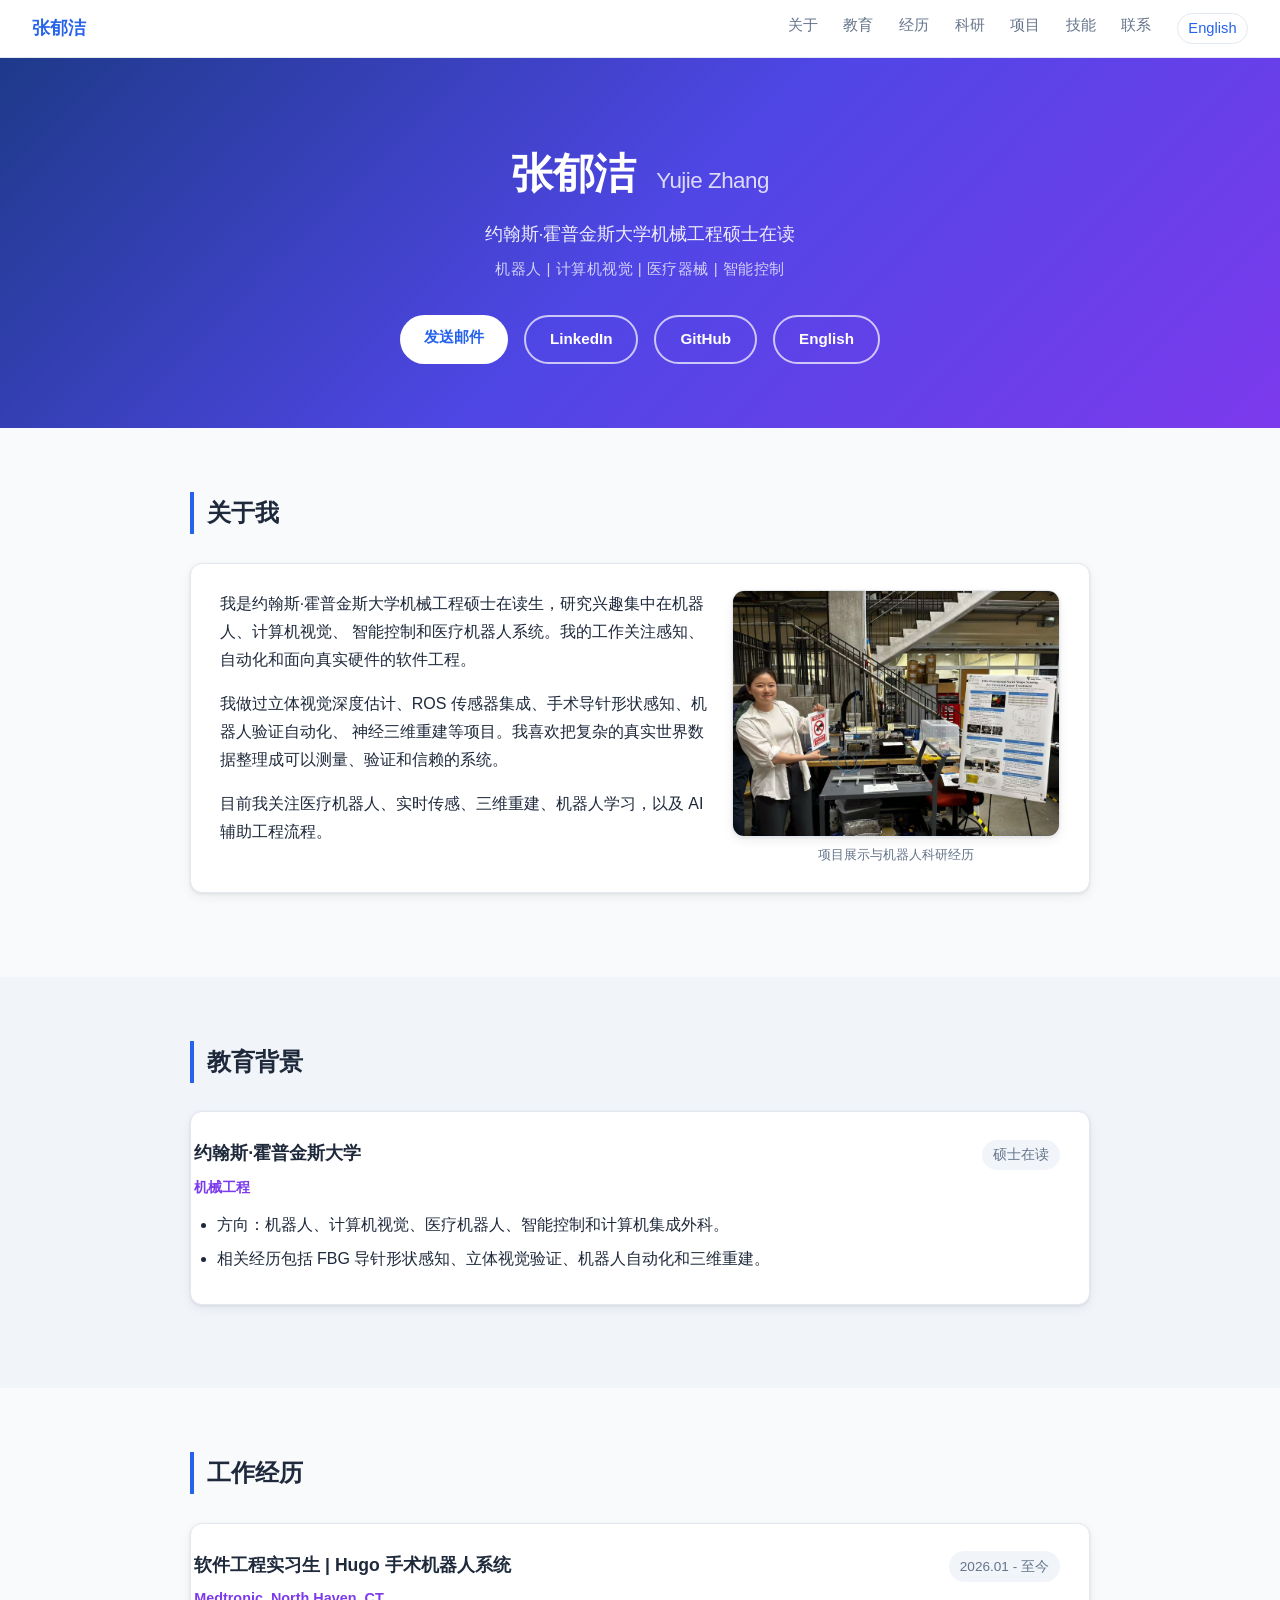
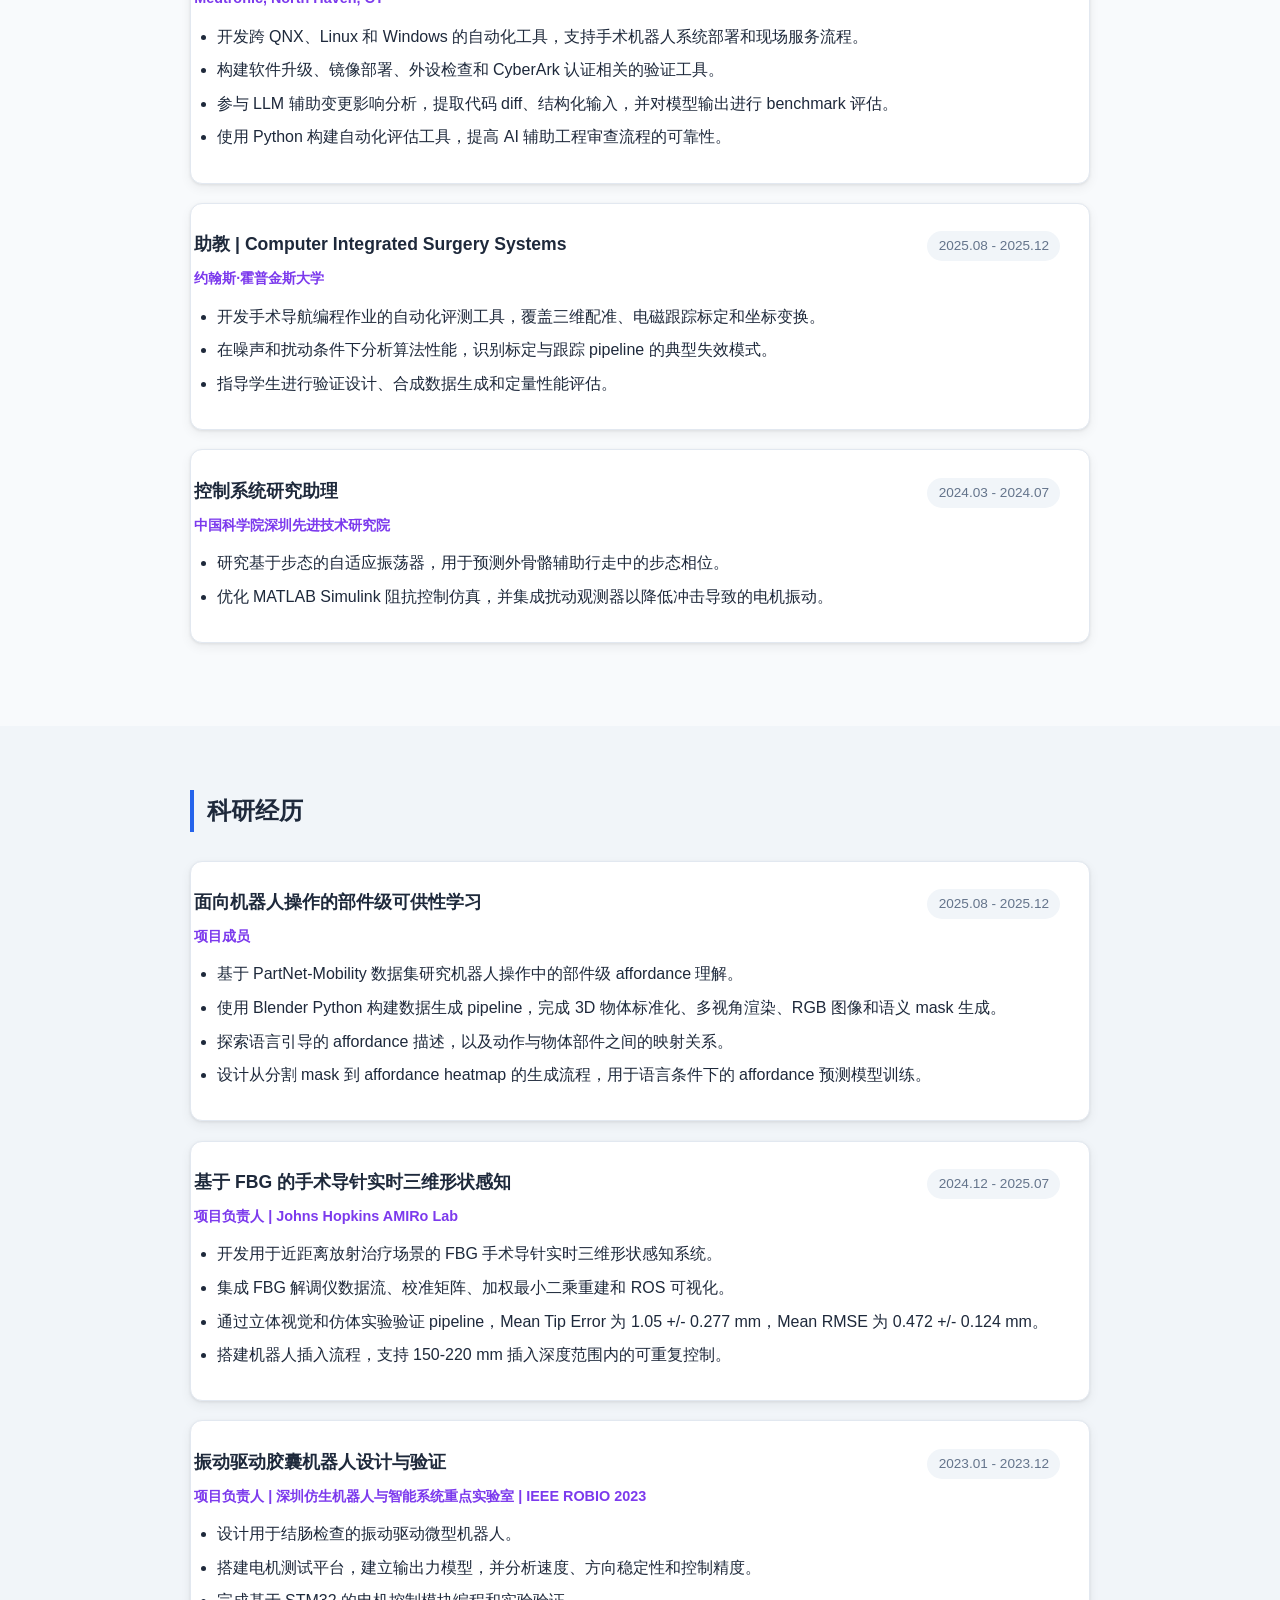
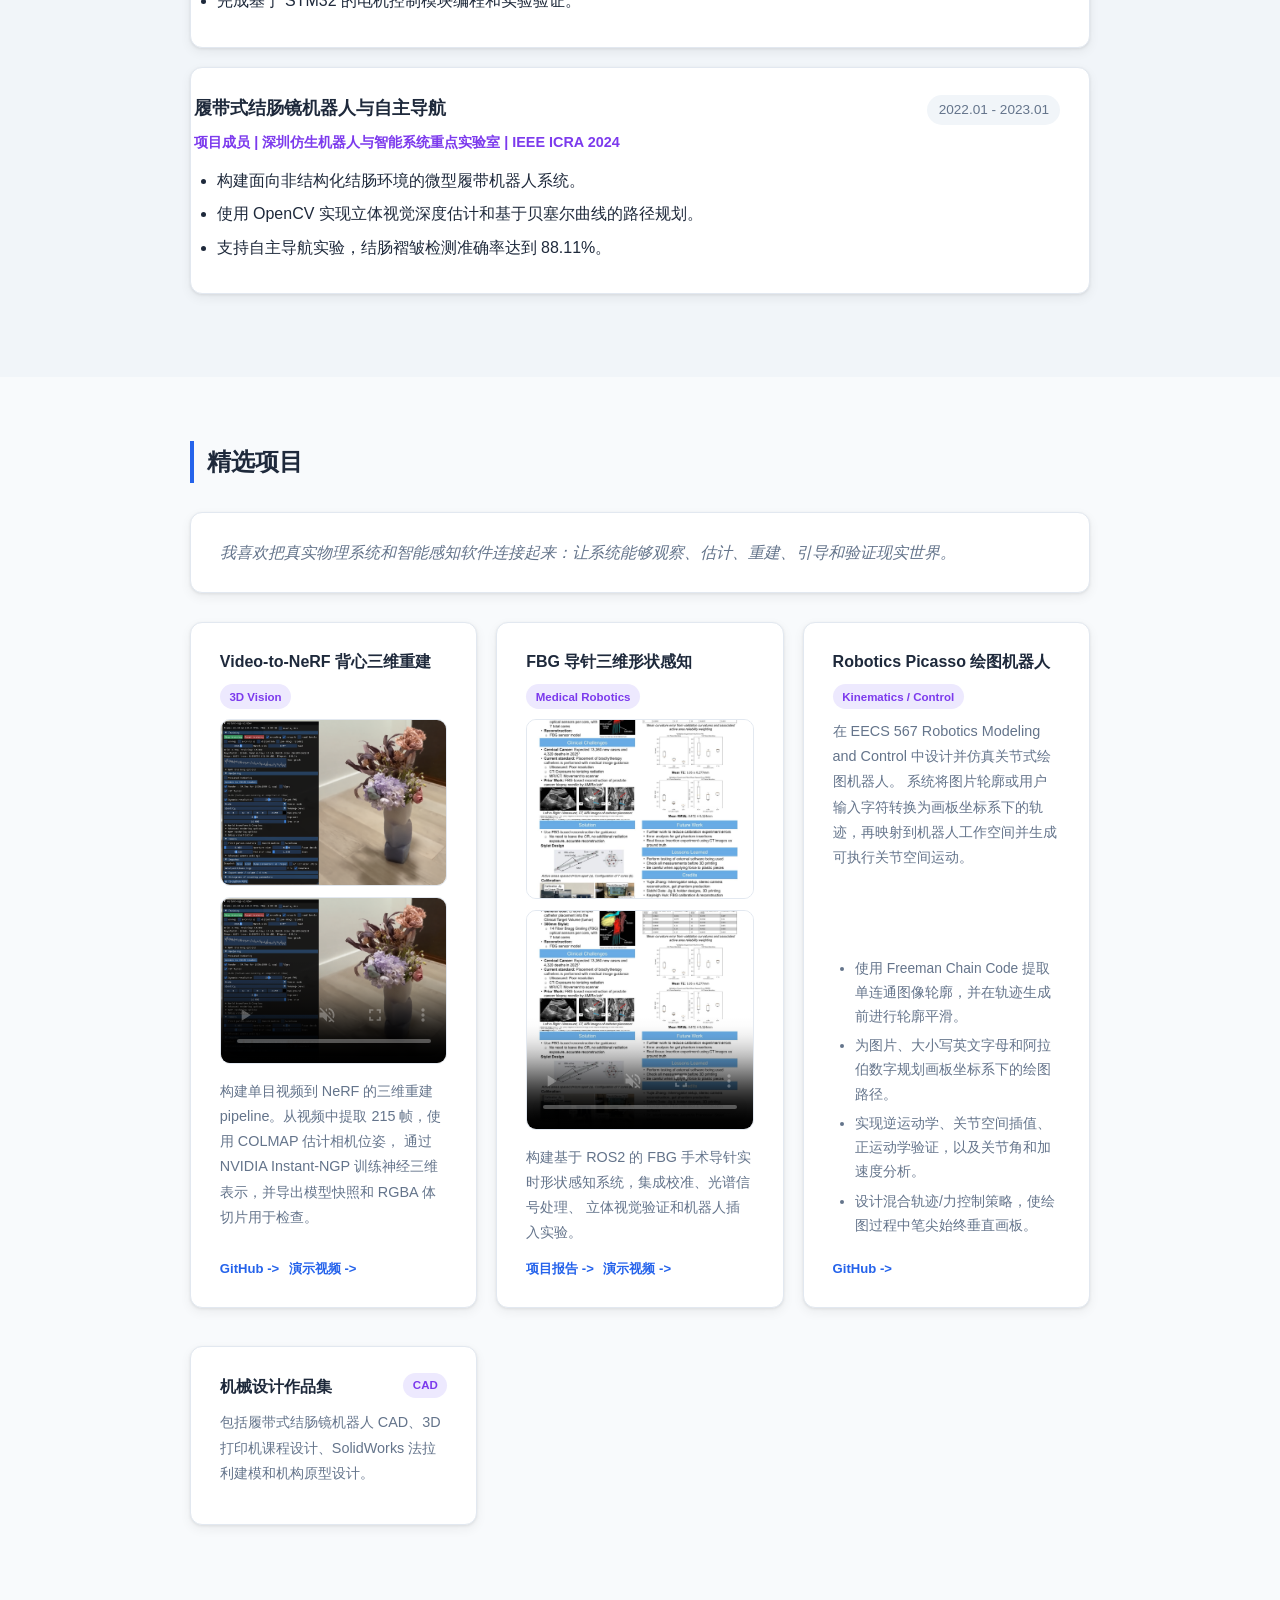
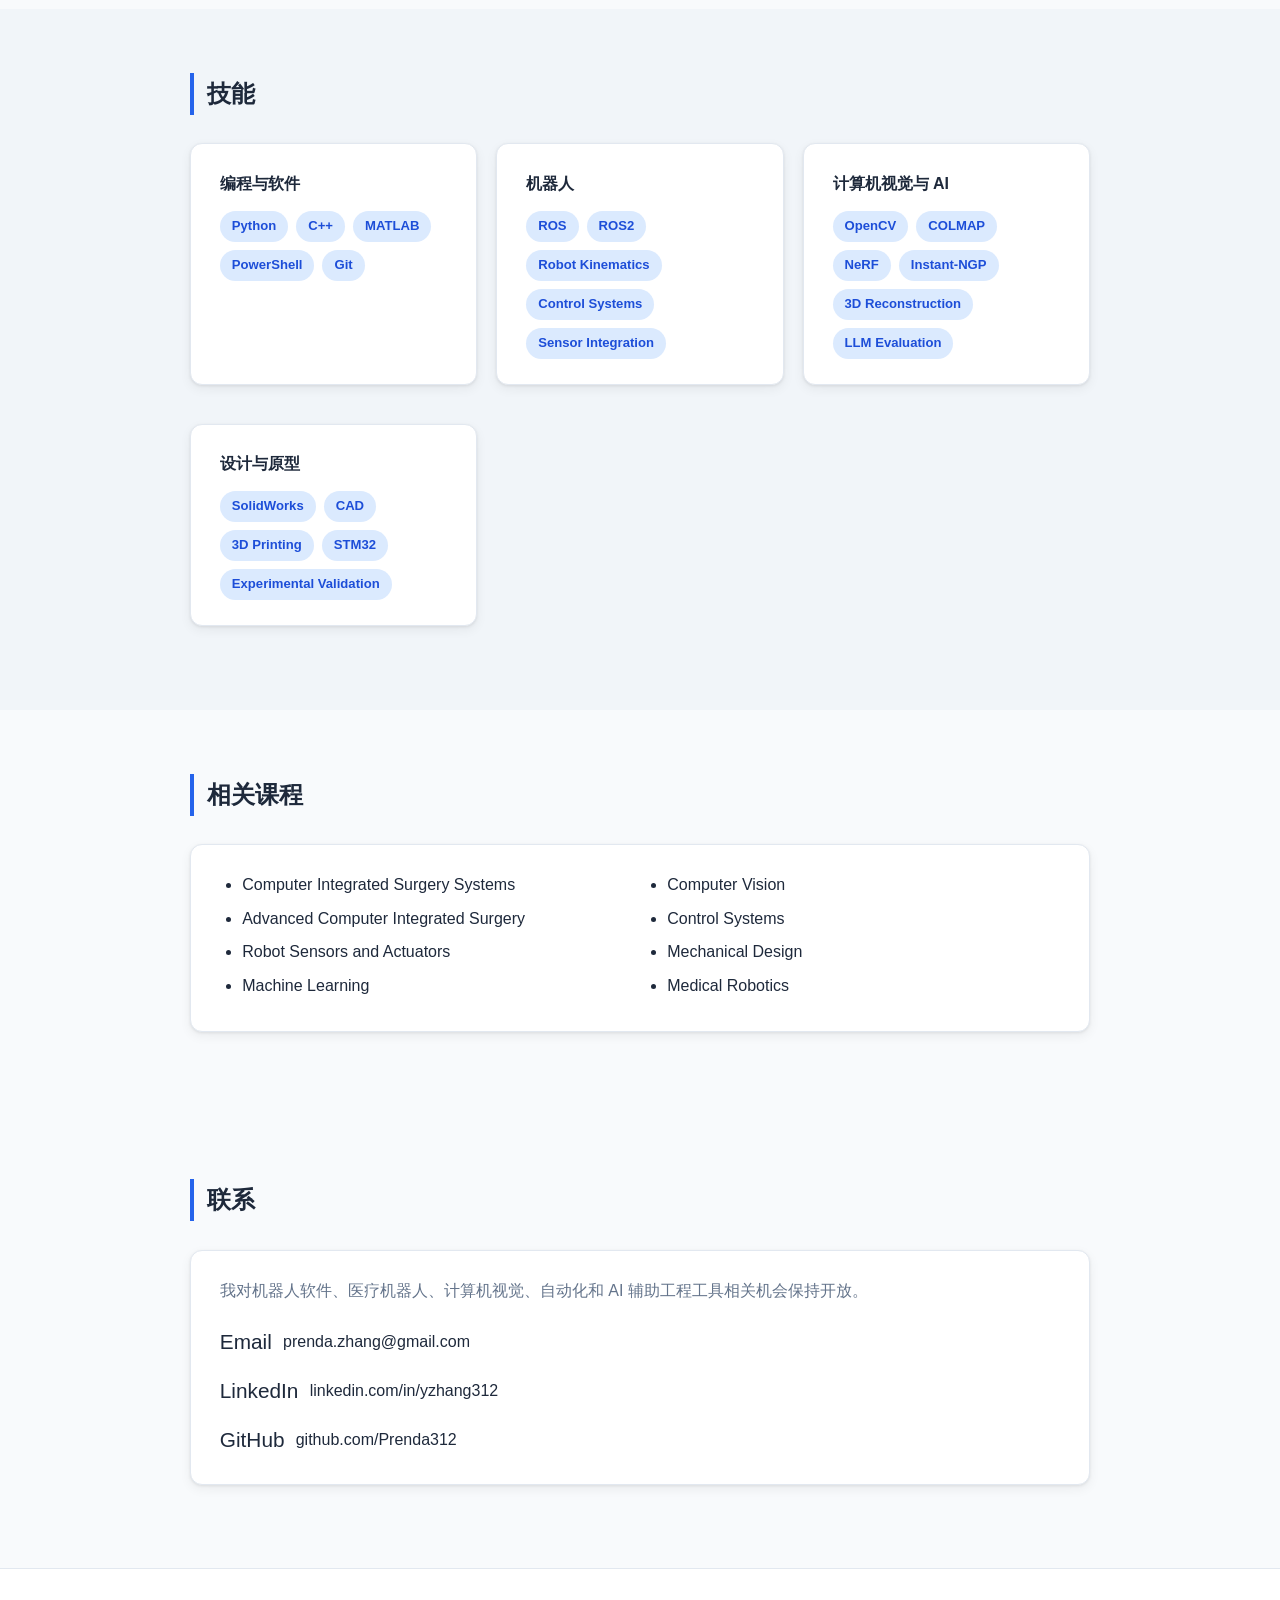
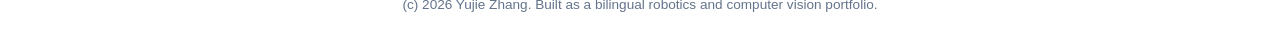
==== zh.html @ 5b548a6e "Add bilingual website pages" ====
<!DOCTYPE html>
<html lang="zh-CN">
<head>
  <meta charset="UTF-8" />
  <meta name="viewport" content="width=device-width, initial-scale=1.0" />
  <title>张郁洁 | 机器人与计算机视觉个人网站</title>
  <meta name="description" content="张郁洁的个人网站，展示机器人、计算机视觉、医疗机器人和三维重建相关经历。" />
  <link rel="stylesheet" href="style.css" />
</head>
<body>

  <nav class="navbar">
    <span class="nav-name">张郁洁</span>
    <div class="nav-links">
      <a href="#about">关于</a>
      <a href="#education">教育</a>
      <a href="#experience">经历</a>
      <a href="#research">科研</a>
      <a href="#projects">项目</a>
      <a href="#skills">技能</a>
      <a href="#contact">联系</a>
      <a href="index.html" class="language-link">English</a>
    </div>
  </nav>

  <header class="hero">
    <div class="hero-content">
      <h1>张郁洁 <span class="en-name">Yujie Zhang</span></h1>
      <p class="hero-subtitle">约翰斯·霍普金斯大学机械工程硕士在读</p>
      <p class="hero-tagline">机器人 | 计算机视觉 | 医疗器械 | 智能控制</p>
      <div class="hero-actions">
        <a href="mailto:prenda.zhang@gmail.com" class="btn btn-primary">发送邮件</a>
        <a href="https://www.linkedin.com/in/yzhang312" target="_blank" class="btn btn-outline">LinkedIn</a>
        <a href="https://github.com/Prenda312" target="_blank" class="btn btn-outline">GitHub</a>
        <a href="index.html" class="btn btn-outline">English</a>
      </div>
    </div>
  </header>

  <main>

    <section id="about" class="section">
      <div class="container">
        <h2 class="section-title">关于我</h2>
        <div class="card about-card">
          <div class="about-layout">
            <div class="about-text">
              <p>
                我是约翰斯·霍普金斯大学机械工程硕士在读生，研究兴趣集中在机器人、计算机视觉、
                智能控制和医疗机器人系统。我的工作关注感知、自动化和面向真实硬件的软件工程。
              </p>
              <p>
                我做过立体视觉深度估计、ROS 传感器集成、手术导针形状感知、机器人验证自动化、
                神经三维重建等项目。我喜欢把复杂的真实世界数据整理成可以测量、验证和信赖的系统。
              </p>
              <p>
                目前我关注医疗机器人、实时传感、三维重建、机器人学习，以及 AI 辅助工程流程。
              </p>
            </div>
            <figure class="about-photo-wrap">
              <img src="picture/profile-project.jpg" alt="张郁洁项目展示现场" class="about-photo" loading="lazy" />
              <figcaption>项目展示与机器人科研经历</figcaption>
            </figure>
          </div>
        </div>
      </div>
    </section>

    <section id="education" class="section section-alt">
      <div class="container">
        <h2 class="section-title">教育背景</h2>
        <div class="timeline">
          <div class="timeline-item card">
            <div class="timeline-header">
              <h3>约翰斯·霍普金斯大学</h3>
              <span class="timeline-date">硕士在读</span>
            </div>
            <p class="timeline-org">机械工程</p>
            <ul>
              <li>方向：机器人、计算机视觉、医疗机器人、智能控制和计算机集成外科。</li>
              <li>相关经历包括 FBG 导针形状感知、立体视觉验证、机器人自动化和三维重建。</li>
            </ul>
          </div>
        </div>
      </div>
    </section>

    <section id="experience" class="section">
      <div class="container">
        <h2 class="section-title">工作经历</h2>
        <div class="timeline">

          <div class="timeline-item card">
            <div class="timeline-header">
              <h3>软件工程实习生 | Hugo 手术机器人系统</h3>
              <span class="timeline-date">2026.01 - 至今</span>
            </div>
            <p class="timeline-org">Medtronic, North Haven, CT</p>
            <ul>
              <li>开发跨 QNX、Linux 和 Windows 的自动化工具，支持手术机器人系统部署和现场服务流程。</li>
              <li>构建软件升级、镜像部署、外设检查和 CyberArk 认证相关的验证工具。</li>
              <li>参与 LLM 辅助变更影响分析，提取代码 diff、结构化输入，并对模型输出进行 benchmark 评估。</li>
              <li>使用 Python 构建自动化评估工具，提高 AI 辅助工程审查流程的可靠性。</li>
            </ul>
          </div>

          <div class="timeline-item card">
            <div class="timeline-header">
              <h3>助教 | Computer Integrated Surgery Systems</h3>
              <span class="timeline-date">2025.08 - 2025.12</span>
            </div>
            <p class="timeline-org">约翰斯·霍普金斯大学</p>
            <ul>
              <li>开发手术导航编程作业的自动化评测工具，覆盖三维配准、电磁跟踪标定和坐标变换。</li>
              <li>在噪声和扰动条件下分析算法性能，识别标定与跟踪 pipeline 的典型失效模式。</li>
              <li>指导学生进行验证设计、合成数据生成和定量性能评估。</li>
            </ul>
          </div>

          <div class="timeline-item card">
            <div class="timeline-header">
              <h3>控制系统研究助理</h3>
              <span class="timeline-date">2024.03 - 2024.07</span>
            </div>
            <p class="timeline-org">中国科学院深圳先进技术研究院</p>
            <ul>
              <li>研究基于步态的自适应振荡器，用于预测外骨骼辅助行走中的步态相位。</li>
              <li>优化 MATLAB Simulink 阻抗控制仿真，并集成扰动观测器以降低冲击导致的电机振动。</li>
            </ul>
          </div>

        </div>
      </div>
    </section>

    <section id="research" class="section section-alt">
      <div class="container">
        <h2 class="section-title">科研经历</h2>
        <div class="timeline">

          <div class="timeline-item card">
            <div class="timeline-header">
              <h3>面向机器人操作的部件级可供性学习</h3>
              <span class="timeline-date">2025.08 - 2025.12</span>
            </div>
            <p class="timeline-org">项目成员</p>
            <ul>
              <li>基于 PartNet-Mobility 数据集研究机器人操作中的部件级 affordance 理解。</li>
              <li>使用 Blender Python 构建数据生成 pipeline，完成 3D 物体标准化、多视角渲染、RGB 图像和语义 mask 生成。</li>
              <li>探索语言引导的 affordance 描述，以及动作与物体部件之间的映射关系。</li>
              <li>设计从分割 mask 到 affordance heatmap 的生成流程，用于语言条件下的 affordance 预测模型训练。</li>
            </ul>
          </div>

          <div class="timeline-item card">
            <div class="timeline-header">
              <h3>基于 FBG 的手术导针实时三维形状感知</h3>
              <span class="timeline-date">2024.12 - 2025.07</span>
            </div>
            <p class="timeline-org">项目负责人 | Johns Hopkins AMIRo Lab</p>
            <ul>
              <li>开发用于近距离放射治疗场景的 FBG 手术导针实时三维形状感知系统。</li>
              <li>集成 FBG 解调仪数据流、校准矩阵、加权最小二乘重建和 ROS 可视化。</li>
              <li>通过立体视觉和仿体实验验证 pipeline，Mean Tip Error 为 1.05 +/- 0.277 mm，Mean RMSE 为 0.472 +/- 0.124 mm。</li>
              <li>搭建机器人插入流程，支持 150-220 mm 插入深度范围内的可重复控制。</li>
            </ul>
          </div>

          <div class="timeline-item card">
            <div class="timeline-header">
              <h3>振动驱动胶囊机器人设计与验证</h3>
              <span class="timeline-date">2023.01 - 2023.12</span>
            </div>
            <p class="timeline-org">项目负责人 | 深圳仿生机器人与智能系统重点实验室 | IEEE ROBIO 2023</p>
            <ul>
              <li>设计用于结肠检查的振动驱动微型机器人。</li>
              <li>搭建电机测试平台，建立输出力模型，并分析速度、方向稳定性和控制精度。</li>
              <li>完成基于 STM32 的电机控制模块编程和实验验证。</li>
            </ul>
          </div>

          <div class="timeline-item card">
            <div class="timeline-header">
              <h3>履带式结肠镜机器人与自主导航</h3>
              <span class="timeline-date">2022.01 - 2023.01</span>
            </div>
            <p class="timeline-org">项目成员 | 深圳仿生机器人与智能系统重点实验室 | IEEE ICRA 2024</p>
            <ul>
              <li>构建面向非结构化结肠环境的微型履带机器人系统。</li>
              <li>使用 OpenCV 实现立体视觉深度估计和基于贝塞尔曲线的路径规划。</li>
              <li>支持自主导航实验，结肠褶皱检测准确率达到 88.11%。</li>
            </ul>
          </div>

        </div>
      </div>
    </section>

    <section id="projects" class="section">
      <div class="container">
        <h2 class="section-title">精选项目</h2>

        <div class="project-motivation card">
          <p>
            我喜欢把真实物理系统和智能感知软件连接起来：让系统能够观察、估计、重建、引导和验证现实世界。
          </p>
        </div>

        <div class="projects-grid">

          <div class="project-card card">
            <div class="project-header">
              <h3>Video-to-NeRF 背心三维重建</h3>
              <span class="project-tag">3D Vision</span>
            </div>
            <div class="project-media">
              <img src="picture/nerf.png" alt="NeRF 三维重建预览" class="project-image" loading="lazy" />
              <video class="project-video" controls muted preload="metadata" playsinline poster="picture/nerf.png">
                <source src="video/nerf-demo.mp4" type="video/mp4" />
                你的浏览器不支持视频播放。
              </video>
            </div>
            <p>
              构建单目视频到 NeRF 的三维重建 pipeline。从视频中提取 215 帧，使用 COLMAP 估计相机位姿，
              通过 NVIDIA Instant-NGP 训练神经三维表示，并导出模型快照和 RGBA 体切片用于检查。
            </p>
            <div class="project-links">
              <a href="https://github.com/Prenda312/vest-nerf-3d-reconstruction" target="_blank">GitHub -></a>
              <a href="video/nerf-demo.mp4" target="_blank">演示视频 -></a>
            </div>
          </div>

          <div class="project-card card">
            <div class="project-header">
              <h3>FBG 导针三维形状感知</h3>
              <span class="project-tag">Medical Robotics</span>
            </div>
            <div class="project-media">
              <img src="picture/poster.jpg" alt="FBG 导针形状感知项目海报" class="project-image" loading="lazy" />
              <video class="project-video" controls muted preload="metadata" playsinline poster="picture/poster.jpg">
                <source src="video/CIS project 2.mp4" type="video/mp4" />
                你的浏览器不支持视频播放。
              </video>
            </div>
            <p>
              构建基于 ROS2 的 FBG 手术导针实时形状感知系统，集成校准、光谱信号处理、
              立体视觉验证和机器人插入实验。
            </p>
            <div class="project-links">
              <a href="docs/CIS_2_final_project.pdf" target="_blank">项目报告 -></a>
              <a href="video/CIS project 2.mp4" target="_blank">演示视频 -></a>
            </div>
          </div>

          <div class="project-card card">
            <div class="project-header">
              <h3>Robotics Picasso 绘图机器人</h3>
              <span class="project-tag">Kinematics / Control</span>
            </div>
            <p>
              在 EECS 567 Robotics Modeling and Control 中设计并仿真关节式绘图机器人。
              系统将图片轮廓或用户输入字符转换为画板坐标系下的轨迹，再映射到机器人工作空间并生成可执行关节空间运动。
            </p>
            <ul>
              <li>使用 Freeman Chain Code 提取单连通图像轮廓，并在轨迹生成前进行轮廓平滑。</li>
              <li>为图片、大小写英文字母和阿拉伯数字规划画板坐标系下的绘图路径。</li>
              <li>实现逆运动学、关节空间插值、正运动学验证，以及关节角和加速度分析。</li>
              <li>设计混合轨迹/力控制策略，使绘图过程中笔尖始终垂直画板。</li>
            </ul>
            <div class="project-links">
              <a href="https://github.com/Prenda312/Robot-Picasso-Project.git" target="_blank">GitHub -></a>
            </div>
          </div>

          <div class="project-card card">
            <div class="project-header">
              <h3>机械设计作品集</h3>
              <span class="project-tag">CAD</span>
            </div>
            <p>
              包括履带式结肠镜机器人 CAD、3D 打印机课程设计、SolidWorks 法拉利建模和机构原型设计。
            </p>
          </div>

        </div>
      </div>
    </section>

    <section id="skills" class="section section-alt">
      <div class="container">
        <h2 class="section-title">技能</h2>
        <div class="skills-grid">
          <div class="skill-group card">
            <h3>编程与软件</h3>
            <div class="tags">
              <span class="tag">Python</span>
              <span class="tag">C++</span>
              <span class="tag">MATLAB</span>
              <span class="tag">PowerShell</span>
              <span class="tag">Git</span>
            </div>
          </div>
          <div class="skill-group card">
            <h3>机器人</h3>
            <div class="tags">
              <span class="tag">ROS</span>
              <span class="tag">ROS2</span>
              <span class="tag">Robot Kinematics</span>
              <span class="tag">Control Systems</span>
              <span class="tag">Sensor Integration</span>
            </div>
          </div>
          <div class="skill-group card">
            <h3>计算机视觉与 AI</h3>
            <div class="tags">
              <span class="tag">OpenCV</span>
              <span class="tag">COLMAP</span>
              <span class="tag">NeRF</span>
              <span class="tag">Instant-NGP</span>
              <span class="tag">3D Reconstruction</span>
              <span class="tag">LLM Evaluation</span>
            </div>
          </div>
          <div class="skill-group card">
            <h3>设计与原型</h3>
            <div class="tags">
              <span class="tag">SolidWorks</span>
              <span class="tag">CAD</span>
              <span class="tag">3D Printing</span>
              <span class="tag">STM32</span>
              <span class="tag">Experimental Validation</span>
            </div>
          </div>
        </div>
      </div>
    </section>

    <section id="courses" class="section">
      <div class="container">
        <h2 class="section-title">相关课程</h2>
        <div class="card">
          <ul class="courses-list">
            <li>Computer Integrated Surgery Systems</li>
            <li>Advanced Computer Integrated Surgery</li>
            <li>Robot Sensors and Actuators</li>
            <li>Machine Learning</li>
            <li>Computer Vision</li>
            <li>Control Systems</li>
            <li>Mechanical Design</li>
            <li>Medical Robotics</li>
          </ul>
        </div>
      </div>
    </section>

    <section id="contact" class="section">
      <div class="container">
        <h2 class="section-title">联系</h2>
        <div class="card contact-card">
          <p>
            我对机器人软件、医疗机器人、计算机视觉、自动化和 AI 辅助工程工具相关机会保持开放。
          </p>
          <div class="contact-links">
            <a class="contact-item" href="mailto:prenda.zhang@gmail.com">
              <span class="contact-icon">Email</span>
              <span>prenda.zhang@gmail.com</span>
            </a>
            <a class="contact-item" href="https://www.linkedin.com/in/yzhang312" target="_blank">
              <span class="contact-icon">LinkedIn</span>
              <span>linkedin.com/in/yzhang312</span>
            </a>
            <a class="contact-item" href="https://github.com/Prenda312" target="_blank">
              <span class="contact-icon">GitHub</span>
              <span>github.com/Prenda312</span>
            </a>
          </div>
        </div>
      </div>
    </section>

  </main>

  <footer class="footer">
    <p>(c) 2026 Yujie Zhang. Built as a bilingual robotics and computer vision portfolio.</p>
  </footer>

</body>
</html>
---- style.css ----
/* =====================
   全局 & 重置
   ===================== */
*, *::before, *::after {
  box-sizing: border-box;
  margin: 0;
  padding: 0;
}

:root {
  --primary: #2563eb;
  --primary-dark: #1d4ed8;
  --accent: #7c3aed;
  --bg: #f8fafc;
  --bg-alt: #f1f5f9;
  --surface: #ffffff;
  --text: #1e293b;
  --text-muted: #64748b;
  --border: #e2e8f0;
  --shadow: 0 1px 3px rgba(0,0,0,.08), 0 4px 12px rgba(0,0,0,.06);
  --radius: 12px;
}

html {
  scroll-behavior: smooth;
}

body {
  font-family: "PingFang SC", "Microsoft YaHei", "Hiragino Sans GB", "Noto Sans SC", sans-serif;
  background: var(--bg);
  color: var(--text);
  line-height: 1.75;
  font-size: 16px;
}

a {
  color: var(--primary);
  text-decoration: none;
}
a:hover {
  text-decoration: underline;
}

ul {
  padding-left: 1.4rem;
}
ul li {
  margin-bottom: .35rem;
}

/* =====================
   导航栏
   ===================== */
.navbar {
  position: sticky;
  top: 0;
  z-index: 100;
  display: flex;
  align-items: center;
  justify-content: space-between;
  padding: .8rem 2rem;
  background: rgba(255,255,255,.92);
  backdrop-filter: blur(10px);
  border-bottom: 1px solid var(--border);
}

.nav-name {
  font-weight: 700;
  font-size: 1.1rem;
  color: var(--primary);
}

.nav-links {
  display: flex;
  flex-wrap: wrap;
  justify-content: flex-end;
  gap: 1.6rem;
}

.nav-links a {
  font-size: .92rem;
  color: var(--text-muted);
  font-weight: 500;
  transition: color .2s;
}
.nav-links a:hover {
  color: var(--primary);
  text-decoration: none;
}

.language-link {
  color: var(--primary) !important;
  border: 1px solid var(--border);
  border-radius: 9999px;
  padding: .12rem .65rem;
  background: #fff;
}

/* =====================
   英雄区
   ===================== */
.hero {
  background: linear-gradient(135deg, #1e3a8a 0%, #4f46e5 50%, #7c3aed 100%);
  color: #fff;
  padding: 5rem 2rem 4rem;
  text-align: center;
}

.hero-content {
  max-width: 700px;
  margin: 0 auto;
}

.hero h1 {
  font-size: 2.6rem;
  font-weight: 800;
  margin-bottom: .5rem;
  letter-spacing: -.5px;
}

.en-name {
  font-size: 1.4rem;
  font-weight: 400;
  opacity: .8;
  margin-left: .6rem;
}

.hero-subtitle {
  font-size: 1.1rem;
  opacity: .9;
  margin-bottom: .4rem;
}

.hero-tagline {
  font-size: .95rem;
  opacity: .75;
  letter-spacing: .5px;
  margin-bottom: 2rem;
}

.hero-actions {
  display: flex;
  gap: 1rem;
  justify-content: center;
  flex-wrap: wrap;
}

/* =====================
   按钮
   ===================== */
.btn {
  display: inline-block;
  padding: .6rem 1.5rem;
  border-radius: 9999px;
  font-weight: 600;
  font-size: .95rem;
  transition: transform .15s, box-shadow .15s;
}
.btn:hover {
  transform: translateY(-2px);
  text-decoration: none;
  box-shadow: 0 4px 16px rgba(0,0,0,.2);
}

.btn-primary {
  background: #fff;
  color: var(--primary);
}

.btn-outline {
  border: 2px solid rgba(255,255,255,.7);
  color: #fff;
}

/* =====================
   通用 Section
   ===================== */
.section {
  padding: 4rem 1rem;
}

.section-alt {
  background: var(--bg-alt);
}

.container {
  max-width: 900px;
  margin: 0 auto;
}

.section-title {
  font-size: 1.5rem;
  font-weight: 700;
  margin-bottom: 1.8rem;
  color: var(--text);
  border-left: 4px solid var(--primary);
  padding-left: .8rem;
}

/* =====================
   卡片
   ===================== */
.card {
  background: var(--surface);
  border: 1px solid var(--border);
  border-radius: var(--radius);
  padding: 1.6rem 1.8rem;
  box-shadow: var(--shadow);
  margin-bottom: 1.2rem;
}

/* =====================
   关于我
   ===================== */
.about-card p {
  margin-bottom: 1rem;
  color: var(--text);
}
.about-card p:last-child {
  margin-bottom: 0;
}

.about-layout {
  display: grid;
  grid-template-columns: 1.5fr 1fr;
  gap: 1.2rem;
  align-items: start;
}

.about-photo-wrap {
  margin: 0;
}

.about-photo {
  width: 100%;
  border-radius: 12px;
  border: 1px solid var(--border);
  box-shadow: var(--shadow);
  display: block;
}

.about-photo-wrap figcaption {
  margin-top: .45rem;
  font-size: .82rem;
  color: var(--text-muted);
  text-align: center;
}

/* =====================
   时间线（工作 / 科研）
   ===================== */
.timeline {
  position: relative;
}

.timeline-item {
  position: relative;
  padding-left: .2rem;
}

.timeline-header {
  display: flex;
  align-items: baseline;
  justify-content: space-between;
  flex-wrap: wrap;
  gap: .4rem;
  margin-bottom: .3rem;
}

.timeline-header h3 {
  font-size: 1.1rem;
  font-weight: 700;
  color: var(--text);
}

.timeline-date {
  font-size: .85rem;
  color: var(--text-muted);
  white-space: nowrap;
  background: var(--bg-alt);
  padding: .2rem .7rem;
  border-radius: 9999px;
}

.timeline-org {
  font-size: .9rem;
  color: var(--accent);
  font-weight: 600;
  margin-bottom: .7rem;
}

/* =====================
   项目网格
   ===================== */
.project-motivation {
  margin-bottom: 1.8rem;
  color: var(--text-muted);
  font-style: italic;
}

.projects-grid {
  display: grid;
  grid-template-columns: repeat(auto-fill, minmax(260px, 1fr));
  gap: 1.2rem;
}

.project-card {
  display: flex;
  flex-direction: column;
  transition: transform .2s, box-shadow .2s;
}
.project-card:hover {
  transform: translateY(-4px);
  box-shadow: 0 8px 24px rgba(0,0,0,.1);
}

.project-header {
  display: flex;
  flex-wrap: wrap;
  align-items: flex-start;
  justify-content: space-between;
  gap: .5rem;
  margin-bottom: .6rem;
}

.project-header h3 {
  font-size: 1rem;
  font-weight: 700;
}

.project-tag {
  font-size: .72rem;
  font-weight: 600;
  background: #ede9fe;
  color: var(--accent);
  padding: .15rem .6rem;
  border-radius: 9999px;
  white-space: nowrap;
}

.project-card p {
  font-size: .9rem;
  color: var(--text-muted);
  flex: 1;
  margin-bottom: .8rem;
}

.project-card ul {
  font-size: .86rem;
  color: var(--text-muted);
  margin-bottom: .9rem;
}

.project-media {
  display: grid;
  gap: .7rem;
  margin-bottom: .9rem;
}

.project-image,
.project-video {
  width: 100%;
  border-radius: 10px;
  border: 1px solid var(--border);
  background: #0f172a;
  object-fit: cover;
}

.project-image {
  max-height: 180px;
}

.project-video {
  max-height: 220px;
}

.project-links {
  display: flex;
  flex-wrap: wrap;
  gap: .6rem;
  margin-top: auto;
}

.project-links a {
  font-size: .82rem;
  color: var(--primary);
  font-weight: 600;
}

/* =====================
   技能
   ===================== */
.skills-grid {
  display: grid;
  grid-template-columns: repeat(auto-fill, minmax(240px, 1fr));
  gap: 1.2rem;
}

.skill-group h3 {
  font-size: 1rem;
  font-weight: 700;
  margin-bottom: .8rem;
  color: var(--text);
}

.tags {
  display: flex;
  flex-wrap: wrap;
  gap: .5rem;
}

.tag {
  background: #dbeafe;
  color: var(--primary-dark);
  font-size: .82rem;
  font-weight: 600;
  padding: .25rem .75rem;
  border-radius: 9999px;
}

/* =====================
   课程列表
   ===================== */
.courses-list {
  columns: 2;
  column-gap: 2rem;
}

@media (max-width: 480px) {
  .courses-list {
    columns: 1;
  }
}

/* =====================
   联系
   ===================== */
.contact-card p {
  margin-bottom: 1.2rem;
  color: var(--text-muted);
}

.contact-links {
  display: flex;
  flex-direction: column;
  gap: .8rem;
}

.contact-item {
  display: flex;
  align-items: center;
  gap: .7rem;
  font-size: 1rem;
  color: var(--text);
  font-weight: 500;
  transition: color .2s;
}
.contact-item:hover {
  color: var(--primary);
  text-decoration: none;
}

.contact-icon {
  font-size: 1.3rem;
}

/* =====================
   页脚
   ===================== */
.footer {
  text-align: center;
  padding: 1.5rem;
  font-size: .85rem;
  color: var(--text-muted);
  border-top: 1px solid var(--border);
  background: var(--surface);
}

/* =====================
   响应式
   ===================== */
@media (max-width: 640px) {
  .hero h1 {
    font-size: 1.9rem;
  }
  .navbar {
    padding: .7rem 1rem;
  }
  .nav-links {
    gap: .9rem;
    font-size: .82rem;
  }
  .section {
    padding: 2.5rem 1rem;
  }
  .projects-grid {
    grid-template-columns: 1fr;
  }

  .about-layout {
    grid-template-columns: 1fr;
  }
}
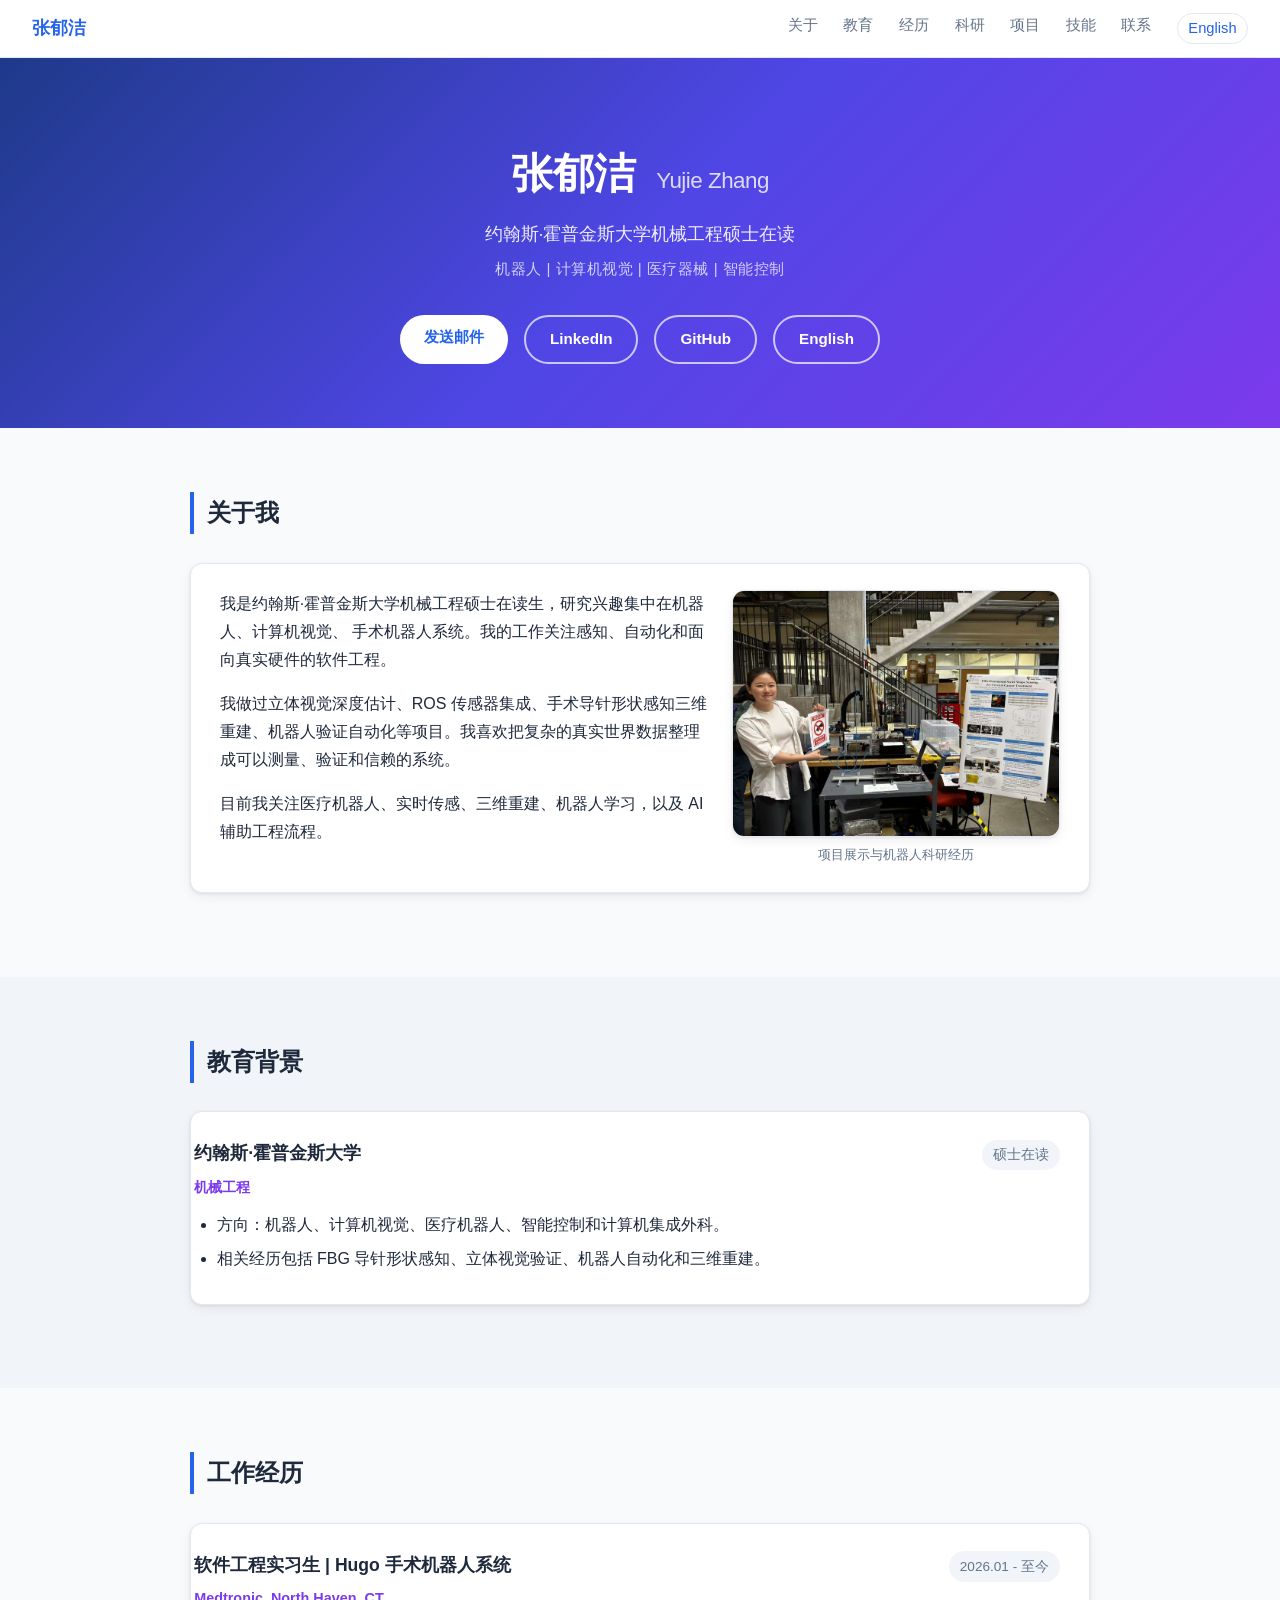
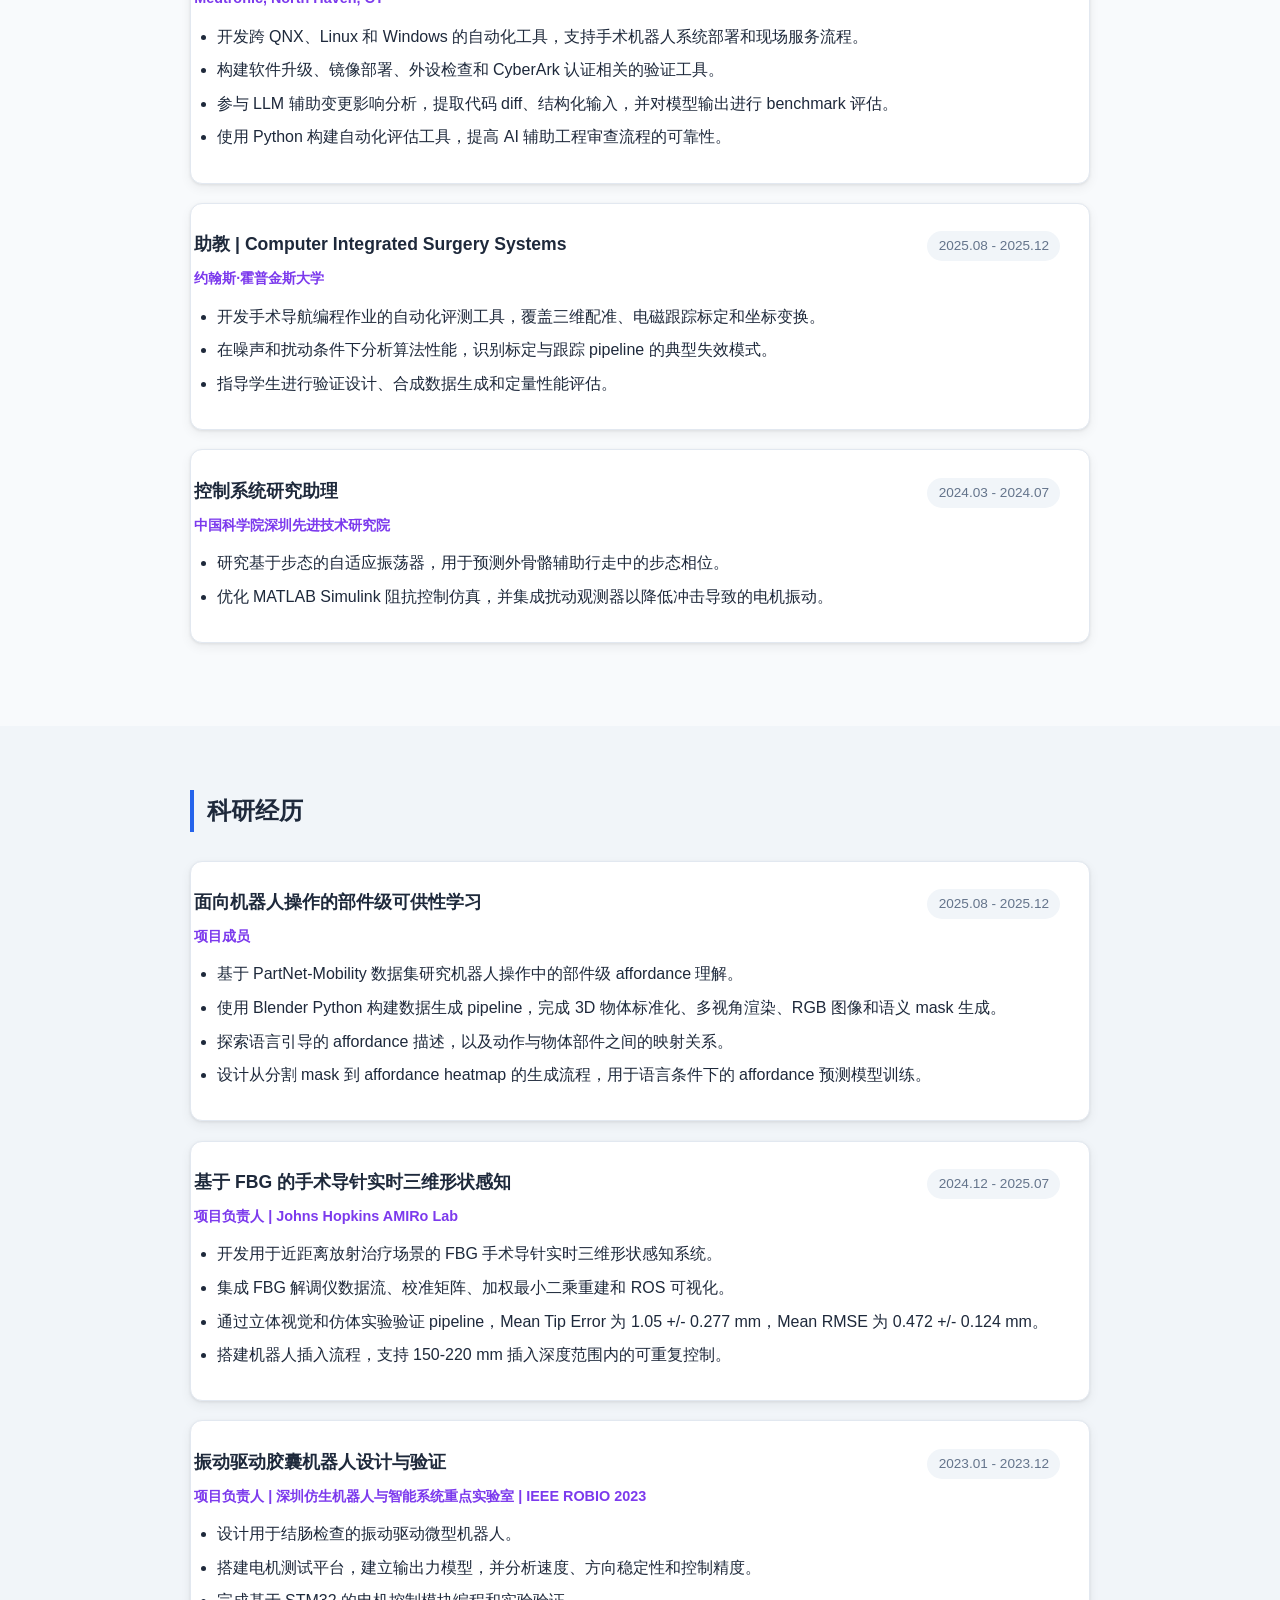
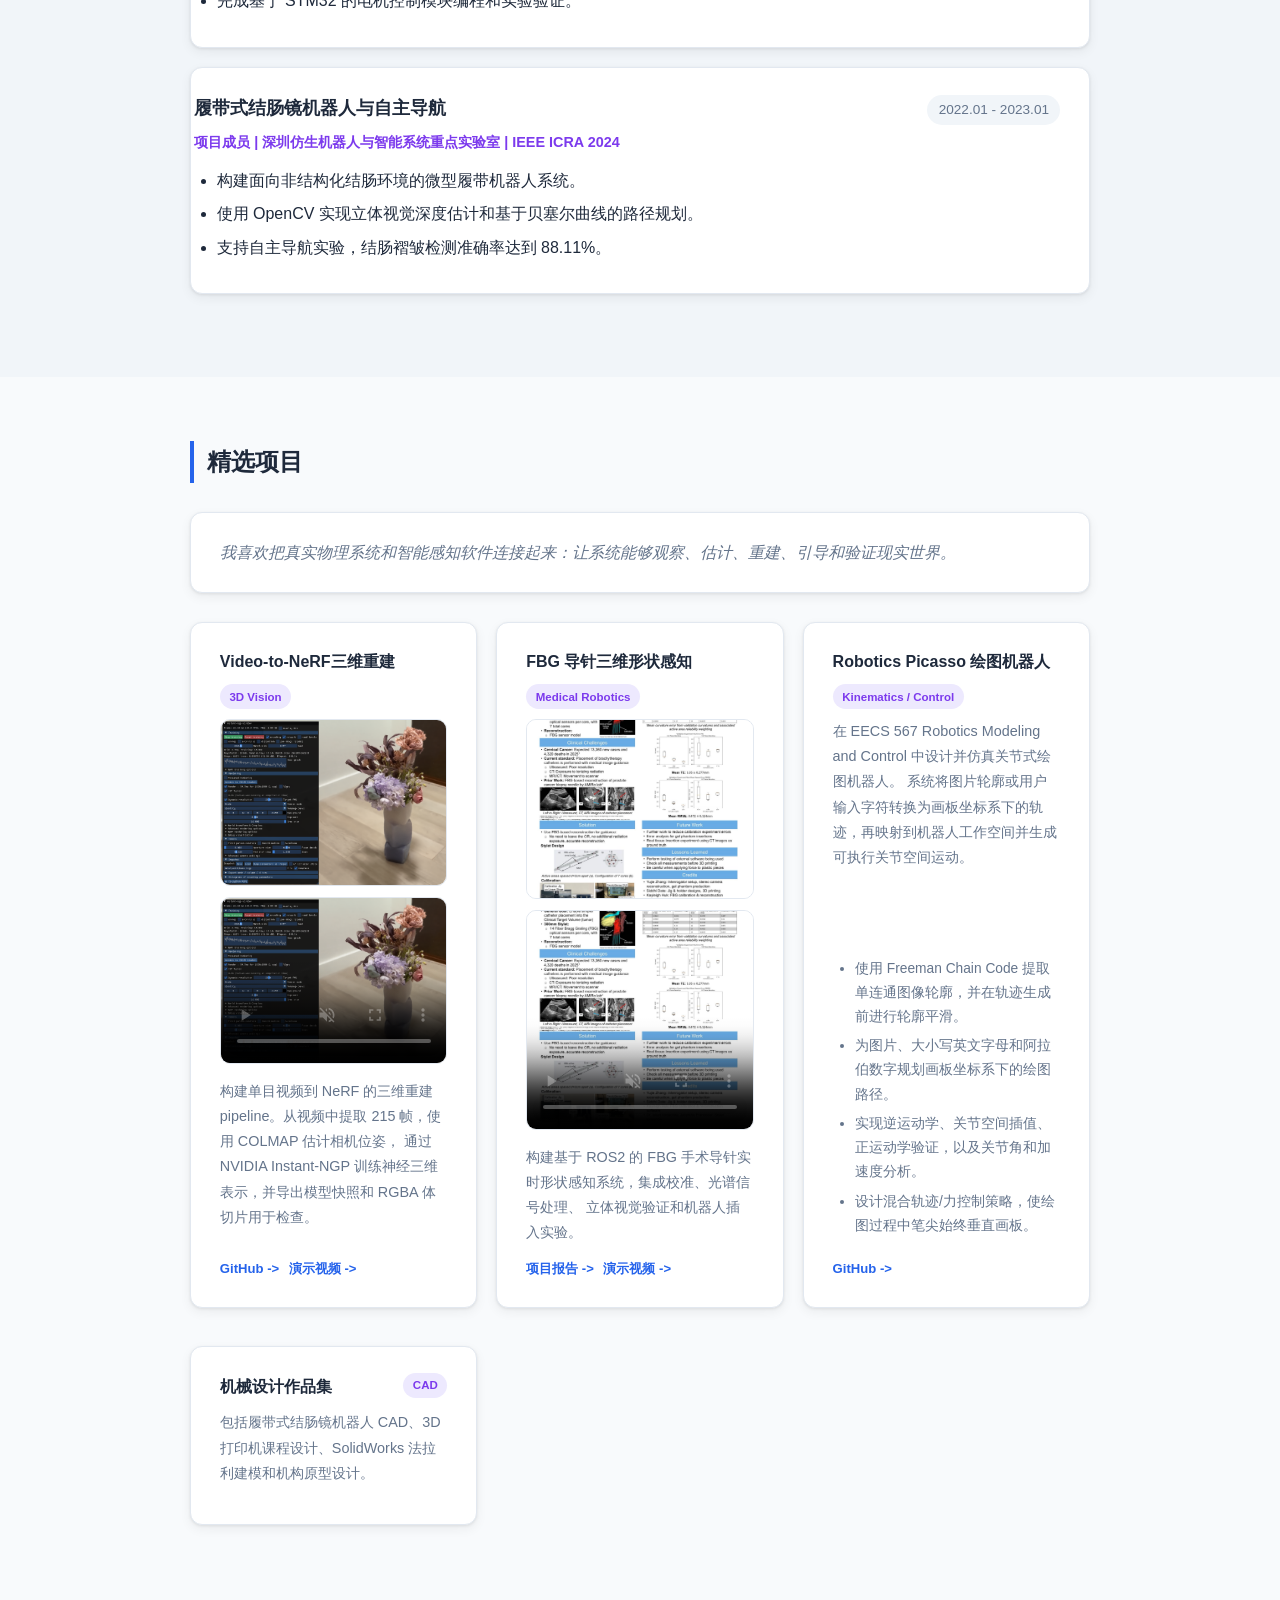
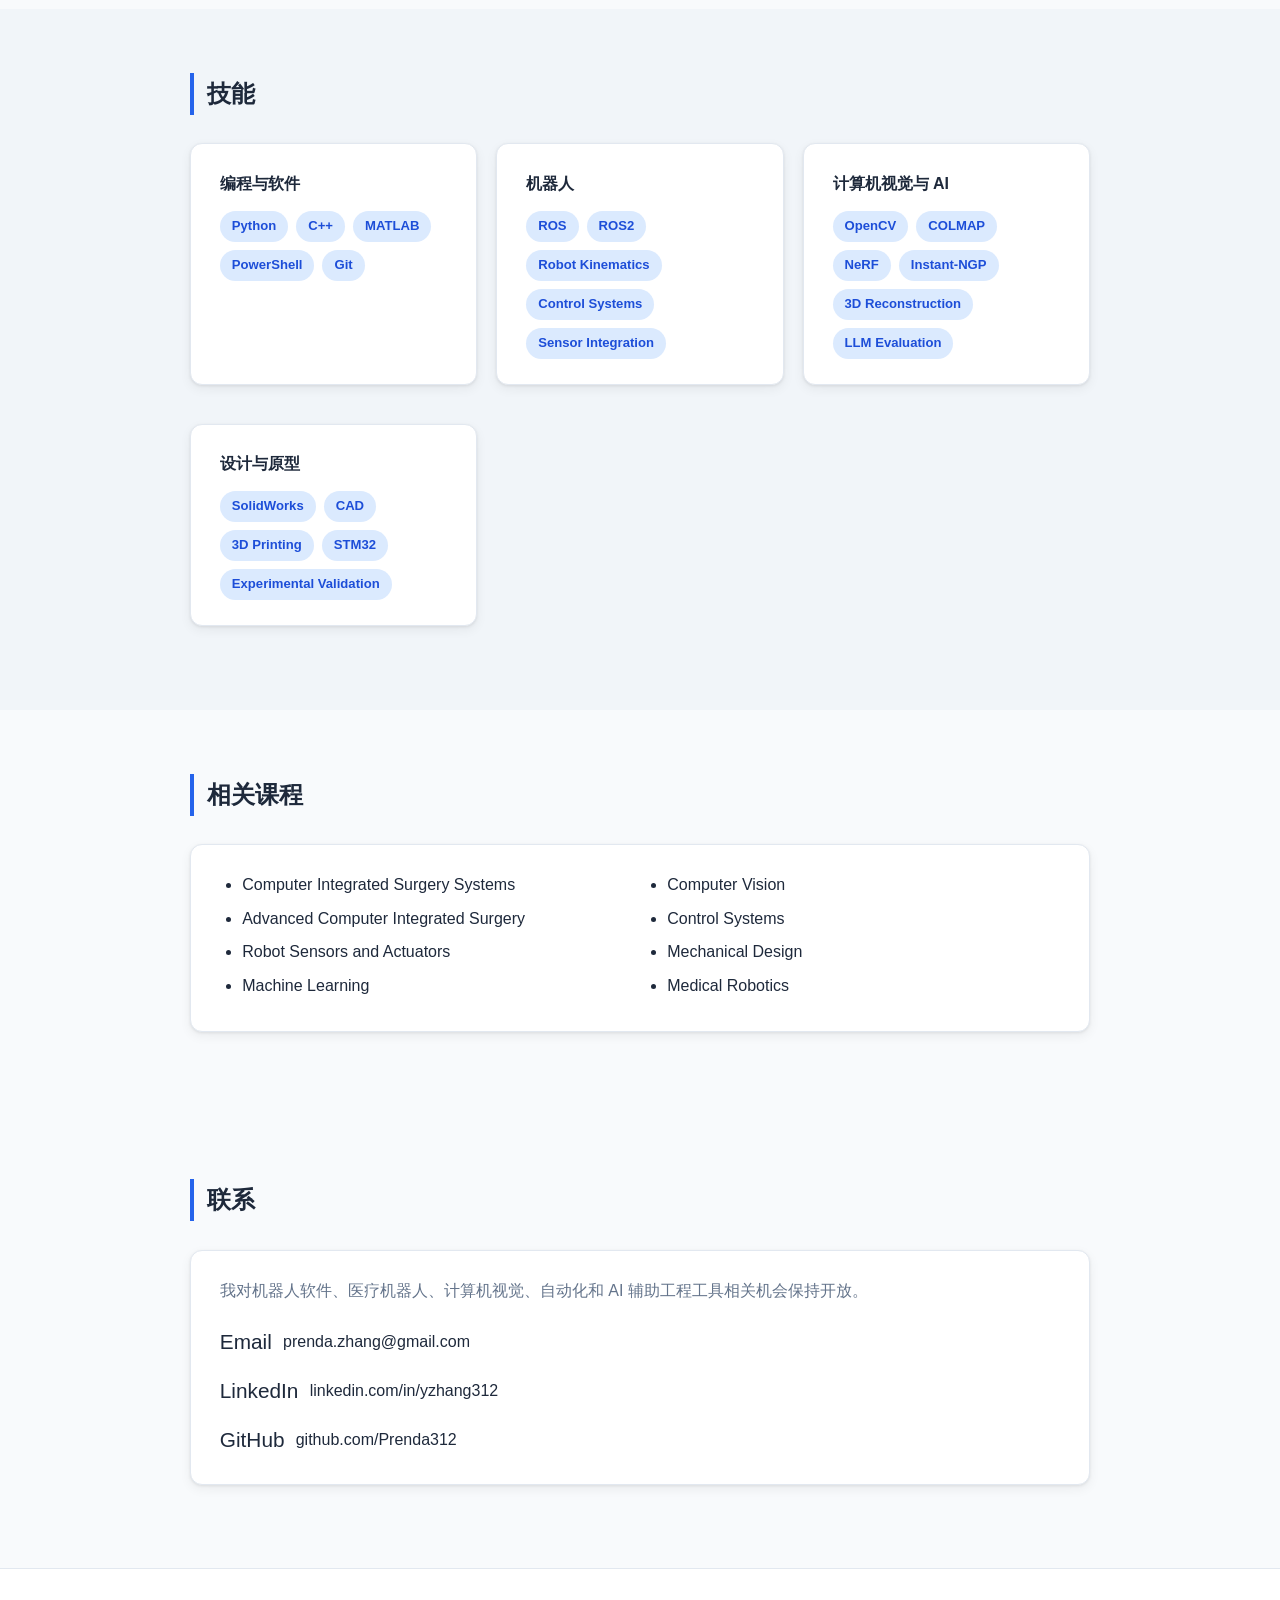
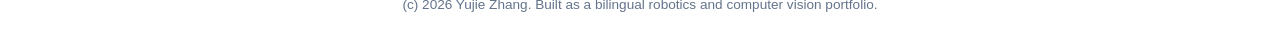
==== commit 885749e5: "Update zh.html change title" ====
--- a/zh.html
+++ b/zh.html
@@ -47,11 +47,10 @@
             <div class="about-text">
               <p>
                 我是约翰斯·霍普金斯大学机械工程硕士在读生，研究兴趣集中在机器人、计算机视觉、
-                智能控制和医疗机器人系统。我的工作关注感知、自动化和面向真实硬件的软件工程。
+                手术机器人系统。我的工作关注感知、自动化和面向真实硬件的软件工程。
               </p>
               <p>
-                我做过立体视觉深度估计、ROS 传感器集成、手术导针形状感知、机器人验证自动化、
-                神经三维重建等项目。我喜欢把复杂的真实世界数据整理成可以测量、验证和信赖的系统。
+                我做过立体视觉深度估计、ROS 传感器集成、手术导针形状感知三维重建、机器人验证自动化等项目。我喜欢把复杂的真实世界数据整理成可以测量、验证和信赖的系统。
               </p>
               <p>
                 目前我关注医疗机器人、实时传感、三维重建、机器人学习，以及 AI 辅助工程流程。
@@ -102,7 +101,7 @@
               <li>参与 LLM 辅助变更影响分析，提取代码 diff、结构化输入，并对模型输出进行 benchmark 评估。</li>
               <li>使用 Python 构建自动化评估工具，提高 AI 辅助工程审查流程的可靠性。</li>
             </ul>
-          </div>
+          </div>  
 
           <div class="timeline-item card">
             <div class="timeline-header">
@@ -210,7 +209,7 @@
 
           <div class="project-card card">
             <div class="project-header">
-              <h3>Video-to-NeRF 背心三维重建</h3>
+              <h3>Video-to-NeRF三维重建</h3>
               <span class="project-tag">3D Vision</span>
             </div>
             <div class="project-media">
